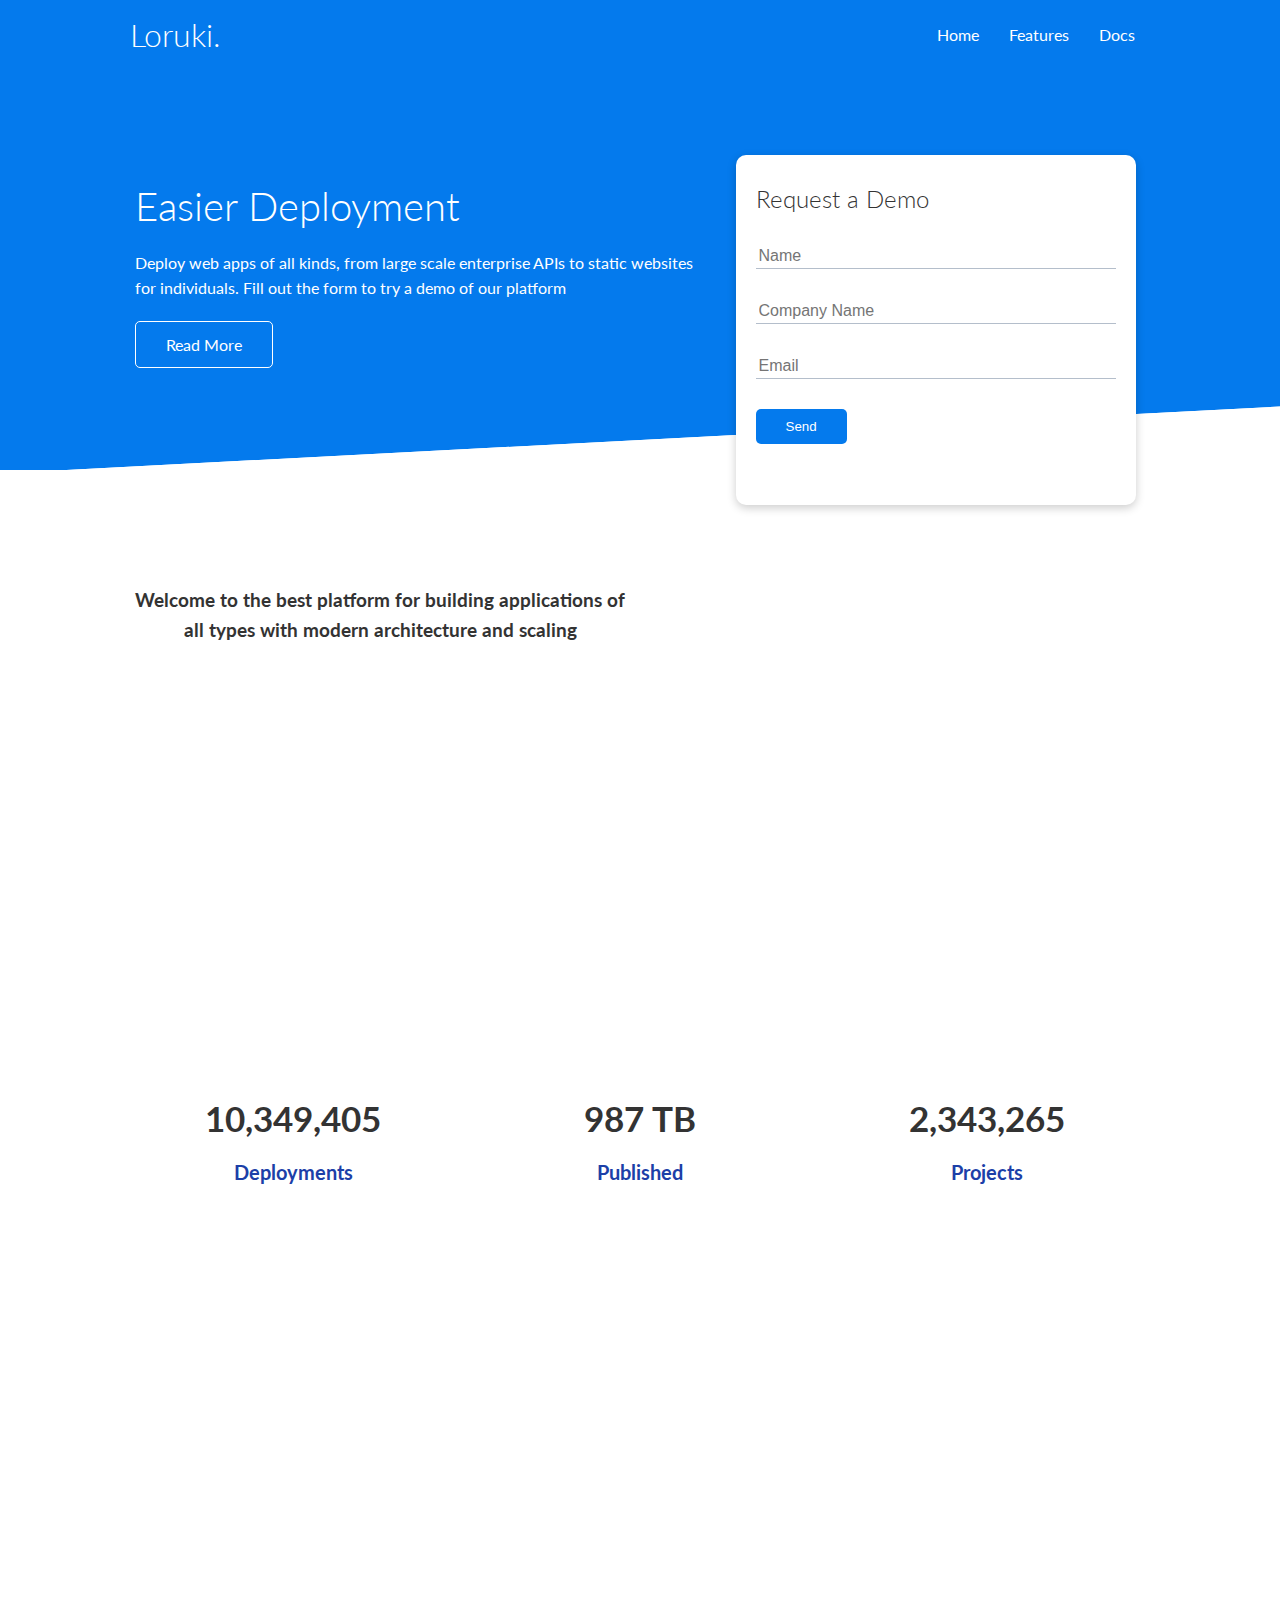
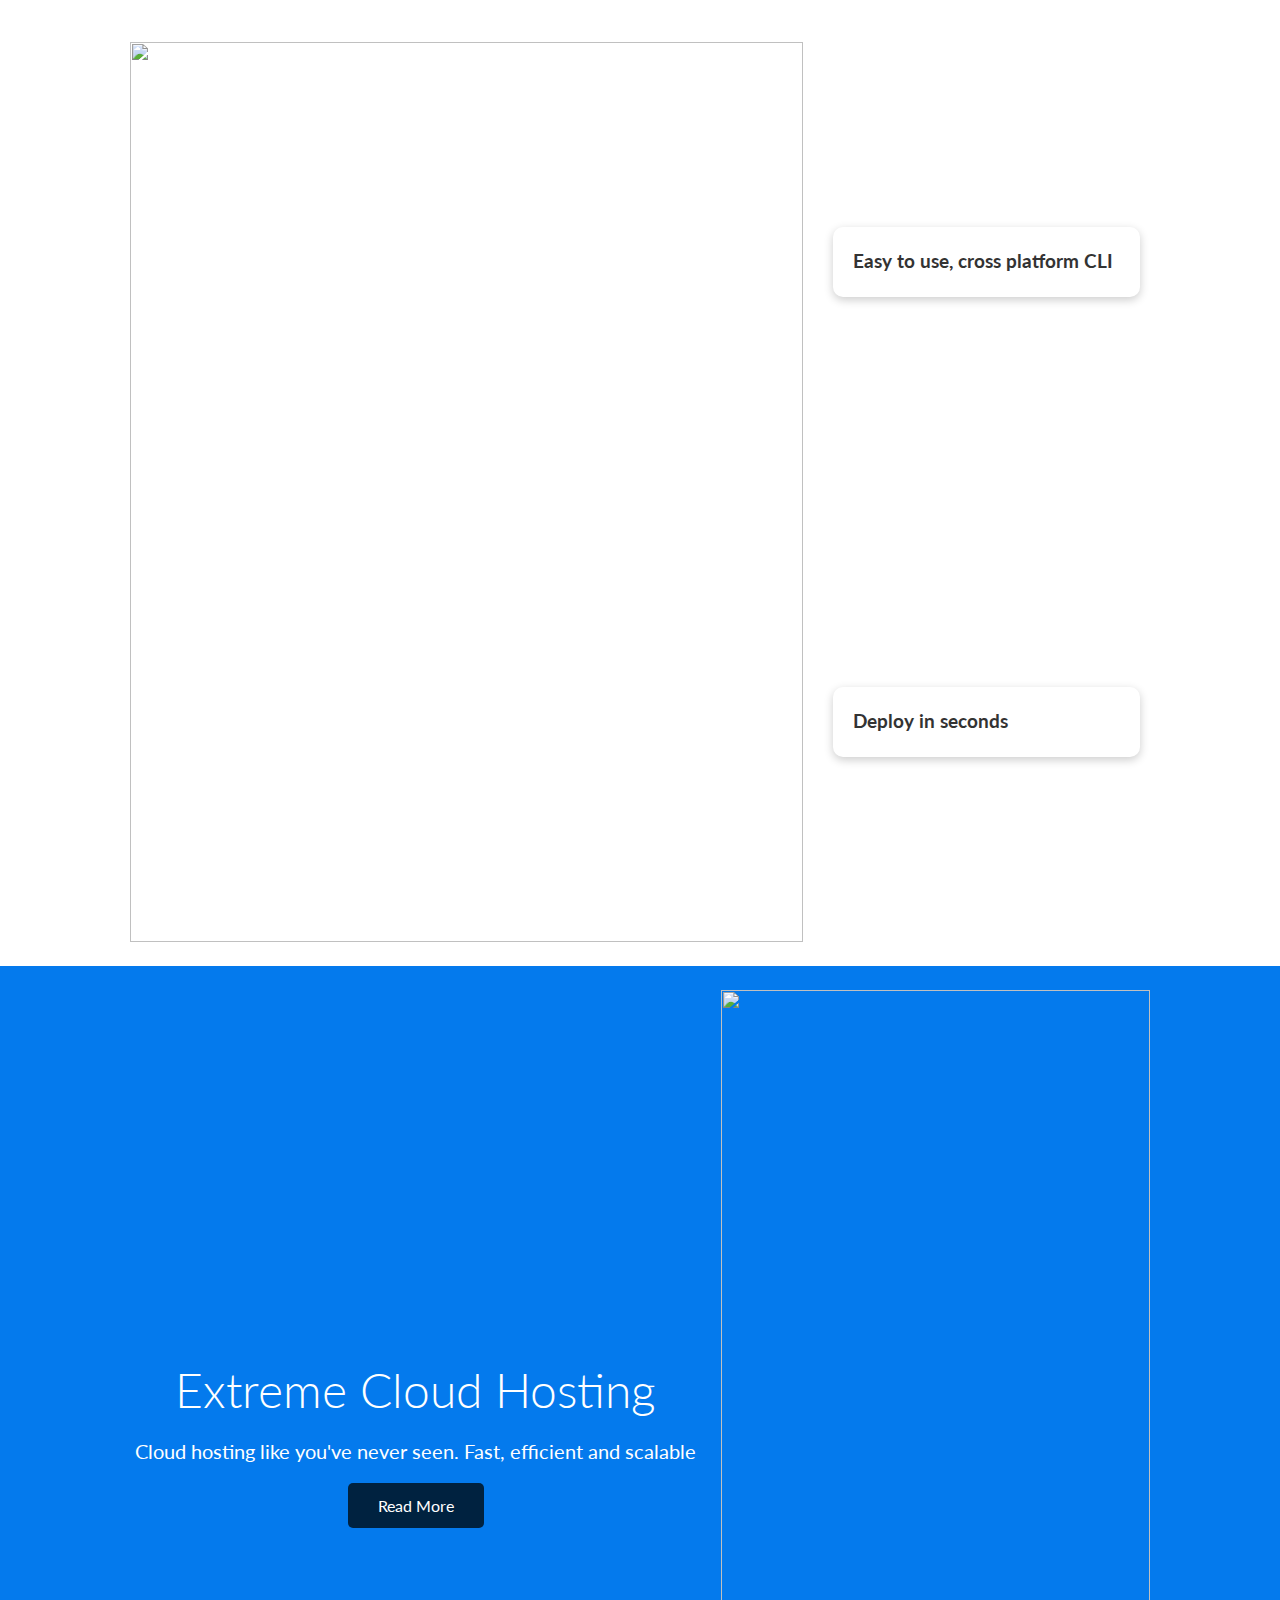
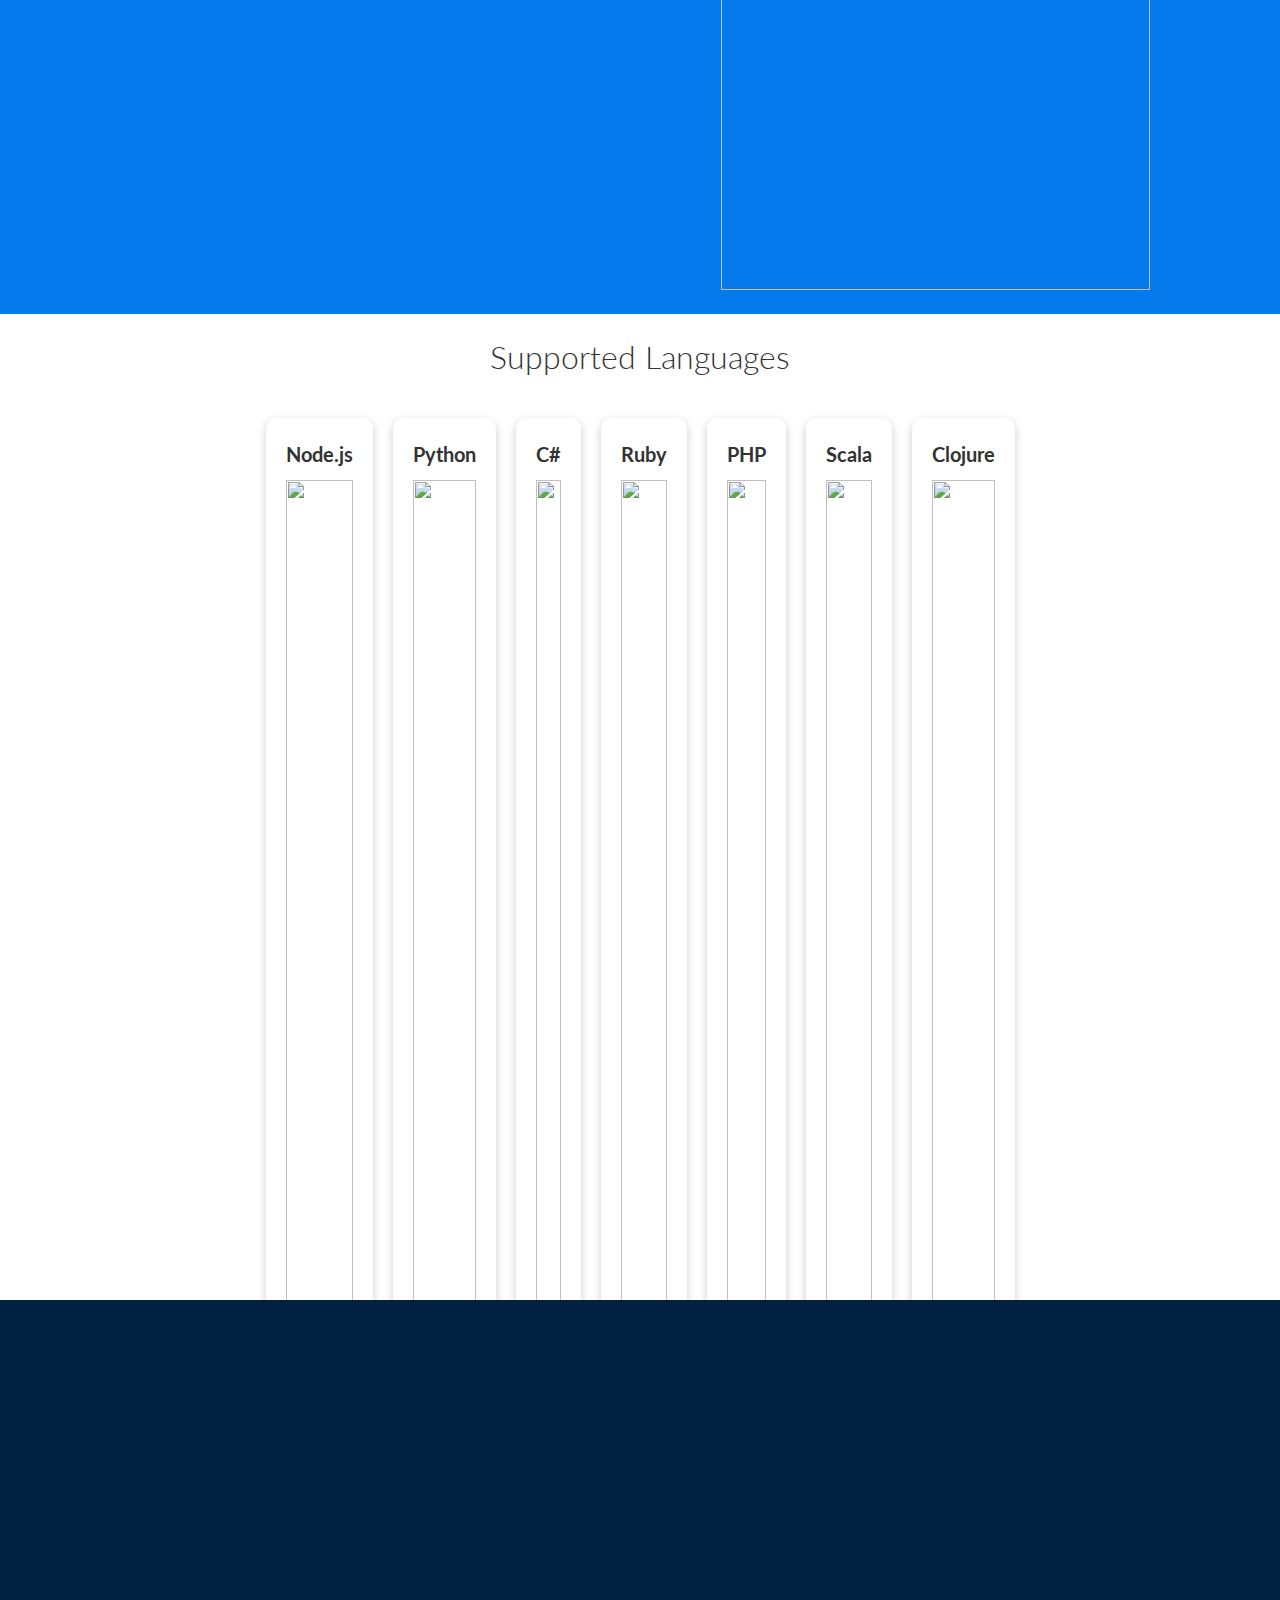
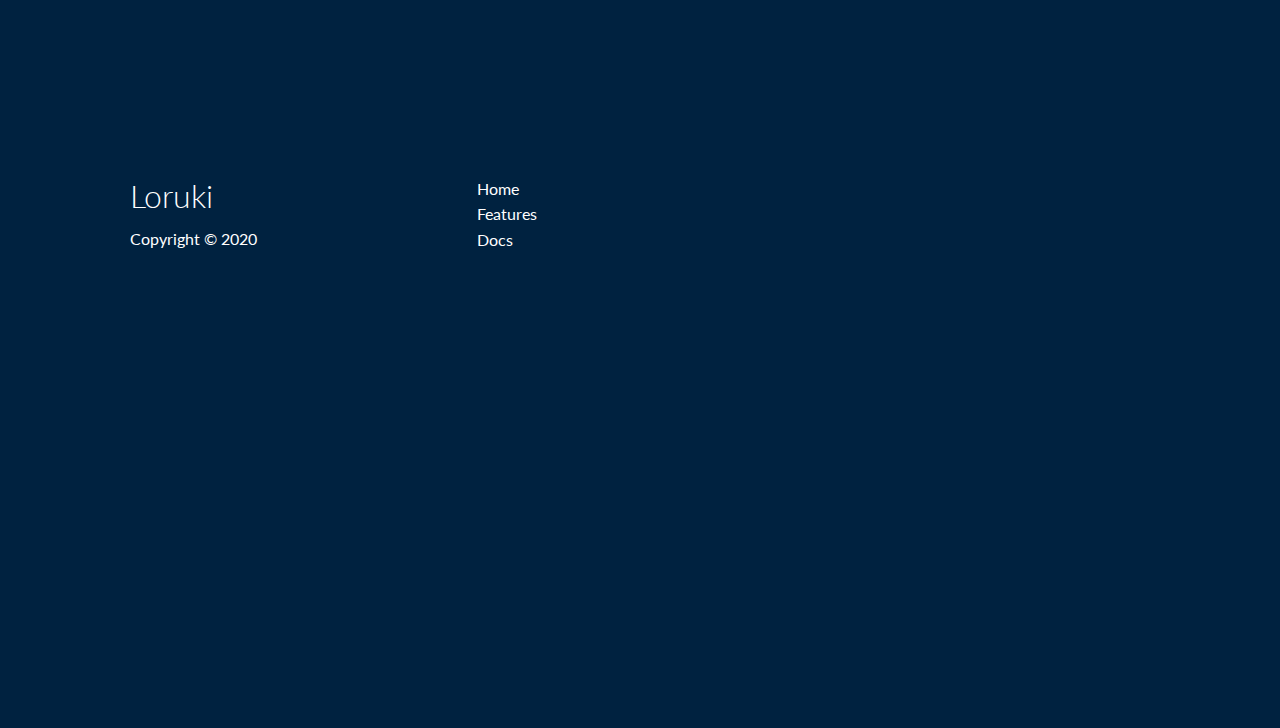
==== index.html @ 27d40509 "Add files via upload" ====
<html>
<head>
    <meta charset="UTF-8">
    <meta name="viewport" content="width=device-width, initial-scale=1.0">
    <link rel="stylesheet" href="https://cdnjs.cloudflare.com/ajax/libs/font-awesome/5.15.1/css/all.min.css" integrity="sha512-+4zCK9k+qNFUR5X+cKL9EIR+ZOhtIloNl9GIKS57V1MyNsYpYcUrUeQc9vNfzsWfV28IaLL3i96P9sdNyeRssA==" crossorigin="anonymous" />
    <link rel="stylesheet" href="project-3.css">
    <title>Loruki | Cloud Hosting For Everyone</title>
</head>
<body>
   
    <div class="navbar">
        <div class="container flex">
            <h1 class="logo">Loruki.</h1>
            <nav>
                <ul>
                    <li><a href="index.html">Home</a></li>
                    <li><a href="features.html">Features</a></li>
                    <li><a href="docs.html">Docs</a></li>
                </ul>
            </nav>
        </div>
    </div>
    
    <section class="showcase">
        <div class="container grid">
            <div class="showcase-text">
                <h1>Easier Deployment</h1>
                <p>Deploy web apps of all kinds, from large scale enterprise APIs to static websites for individuals. Fill out the form to try a demo of our platform</p>
                <a href="features.html" class="btn btn-outline">Read More</a>
            </div>

            <div class="showcase-form card">
                <h2>Request a Demo</h2>
                 
                 <form>
                    <div class="form-control">
                        <input type="text" name="name" placeholder="Name" required>
                    </div>
                    <div class="form-control">
                        <input type="text" name="company" placeholder="Company Name" required>
                    </div>
                    <div class="form-control">
                        <input type="email" name="email" placeholder="Email" required>
                    </div>
                    <input type="submit" value="Send" class="btn btn-primary">
                </form>
            </div>
        </div>
    </section>


    <section class="stats">
        <div class="container">
            <h3 class="stats-heading text-center my-1">
                Welcome to the best platform for building applications of all types with modern architecture and scaling
            </h3>

            <div class="grid grid-3 text-center my-4">
                <div>
                    <i class="fas fa-server fa-3x"></i>
                    <h3>10,349,405</h3>
                    <p class="text-secondary">Deployments</p>
                </div>
                <div>
                    <i class="fas fa-upload fa-3x"></i>
                    <h3>987 TB</h3>
                    <p class="text-secondary">Published</p>
                </div>
                <div>
                    <i class="fas fa-project-diagram fa-3x"></i>
                    <h3>2,343,265</h3>
                    <p class="text-secondary">Projects</p>
                </div>
            </div>
        </div>
    </section>

    <section class="cli">
        <div class="container grid">
            <img src="images/cli.png" alt="">
            <div class="card">
                <h3>Easy to use, cross platform CLI</h3>
            </div>
            <div class="card">
                <h3>Deploy in seconds</h3>
            </div>
        </div>
    </section>


    <section class="cloud bg-primary my-2 py-2">
        <div class="container grid">
            <div class="text-center">
                <h2 class="lg">Extreme Cloud Hosting</h2>
                <p class="lead my-1">Cloud hosting like you've never seen. Fast, efficient and scalable</p>
                <a href="features.html" class="btn btn-dark">Read More</a>
            </div>
            <img src="images/cloud.png" alt="">
        </div>
    </section>

    <section class="languages">
        <h2 class="md text-center my-2">
            Supported Languages
        </h2>
        <div class="container flex">
            <div class="card">
                <h4>Node.js</h4>
                <img src="images/logos/node.png" alt="">
            </div>
            <div class="card">
                <h4>Python</h4>
                <img src="images/logos/python.png" alt="">
              </div>
              <div class="card">
                <h4>C#</h4>
                <img src="images/logos/csharp.png" alt="">
              </div>
              <div class="card">
                <h4>Ruby</h4>
                <img src="images/logos/ruby.png" alt="">
              </div>
              <div class="card">
                <h4>PHP</h4>
                <img src="images/logos/php.png" alt="">
              </div>
              <div class="card">
                <h4>Scala</h4>
                <img src="images/logos/scala.png" alt="">
              </div>
              <div class="card">
                <h4>Clojure</h4>
                <img src="images/logos/clojure.png" alt="">
              </div>
        </div>
    </section>

    
    <footer class="footer bg-dark py-5">
        <div class="container grid grid-3">
            <div>
                <h1>Loruki
                </h1>
                <p>Copyright &copy; 2020</p>
            </div>
            <nav>
                <ul>
                    <li><a href="index.html">Home</a></li>
                    <li><a href="features.html">Features</a></li>
                    <li><a href="docs.html">Docs</a></li>
                </ul>
            </nav>
            <div class="social">
                <a href="#"><i class="fab fa-github fa-2x"></i></a>
                <a href="#"><i class="fab fa-facebook fa-2x"></i></a>
                <a href="#"><i class="fab fa-instagram fa-2x"></i></a>
                <a href="#"><i class="fab fa-twitter fa-2x"></i></a>
            </div>
        </div>
    </footer>
</body>
</html>
---- project-3.css ----
@import url('https://fonts.googleapis.com/css2?family=Lato:wght@300&display=swap');

:root {
  --primary-color: #047aed;
  --secondary-color: #1c3fa8;
  --dark-color: #002240;
  --light-color: #f4f4f4;
  --success-color: #5cb85c;
  --error-color: #d9534f;
}

* {
  box-sizing: border-box;
  padding: 0;
  margin: 0;
}

body {
  font-family: 'Lato', sans-serif;
  color: #333;
  line-height: 1.6;
}

ul {
  list-style-type: none;
}

a {
  text-decoration: none;
  color: #333;
}

.navbar {
  background-color: var(--primary-color);
  color: #fff;
  height: 70px;
}

.navbar ul {
  display: flex;
}

.navbar a {
  color: #fff;
  padding: 10px;
  margin: 0 5px;
}

.navbar a:hover {
  border-bottom: 2px #fff solid;
}

.navbar .flex {
  justify-content: space-between;
}

h1,
h2 {
  font-weight: 300;
  line-height: 1.2;
  margin: 10px 0;
}

p {
  margin: 10px 0;
}

img {
  width: 100%;
}

code,
pre {
  background: #333;
  color: #fff;
  padding: 10px;
}

.hidden {
  visibility: hidden;
  height: 0;
}



.showcase {
  height: 400px;
  background-color: var(--primary-color);
  color: #fff;
  position: relative;
}

.showcase h1 {
  font-size: 40px;
}

.showcase p {
  margin: 20px 0;
}

.showcase .grid {
  overflow: visible;
  grid-template-columns: 55% auto;
  gap: 30px;
}

.showcase-text {
  animation: slideInFromLeft 1s ease-in;
}

.showcase-form {
  position: relative;
  top: 60px;
  height: 350px;
  width: 400px;
  padding: 40px;
  z-index: 100;
  justify-self: flex-end;
  animation: slideInFromRight 1s ease-in;
}

.showcase-form .form-control {
  margin: 30px 0;
}

.showcase-form input[type='text'],
.showcase-form input[type='email'] {
  border: 0;
  border-bottom: 1px solid #b4becb;
  width: 100%;
  padding: 3px;
  font-size: 16px;
}

.showcase-form input:focus {
  outline: none;
}

.showcase::before,.showcase::after {
  content: '';
  position: absolute;
  height: 100px;
  bottom: -70px;
  right: 0;
  left: 0;
  background: #fff;
  transform: skewY(-3deg);
  -webkit-transform: skewY(-3deg);
  -moz-transform: skewY(-3deg);
  -ms-transform: skewY(-3deg);
}


.stats {
  padding-top: 100px;
  animation: slideInFromBottom 1s ease-in;
}

.stats-heading {
  max-width: 500px;
  margin: auto;
}

.stats .grid h3 {
  font-size: 35px;
}

.stats .grid p {
  font-size: 20px;
  font-weight: bold;
}


.cli .grid {
  grid-template-columns: repeat(3, 1fr);
  grid-template-rows: repeat(2, 1fr);
}

.cli .grid > *:first-child {
  grid-column: 1 / span 2;
  grid-row: 1 / span 2;
}


.cloud .grid {
  grid-template-columns: 4fr 3fr;
}



.languages .flex {
  flex-wrap: wrap;
}

.languages .card {
  text-align: center;
  margin: 18px 10px 40px;
  transition: transform 0.2s ease-in;
}

.languages .card h4 {
  font-size: 20px;
  margin-bottom: 10px;
}

.languages .card:hover {
  transform: translateY(-15px);
}

.features-head img,
.docs-head img {
  width: 200px;
  justify-self: flex-end;
}

.features-sub-head img {
  width: 300px;
  justify-self: flex-end;
}

.features-main .card > i {
  margin-right: 20px;
}

.features-main .grid {
  padding: 30px;
}

.features-main .grid > *:first-child {
  grid-column: 1 / span 3;
}

.features-main .grid > *:nth-child(2) {
  grid-column: 1 / span 2;
}

.docs-main h3 {
  margin: 20px 0;
}

.docs-main .grid {
  grid-template-columns: 1fr 2fr;
  align-items: flex-start;
}

.docs-main nav li {
  font-size: 17px;
  padding-bottom: 5px;
  margin-bottom: 5px;
  border-bottom: 1px #ccc solid;
}

.docs-main a:hover {
  font-weight: bold;
}

.footer .social a {
  margin: 0 10px;
}

@keyframes slideInFromLeft {
  0% {
    transform: translateX(-100%);
  }

  100% {
    transform: translateX(0);
  }
}

@keyframes slideInFromRight {
  0% {
    transform: translateX(100%);
  }

  100% {
    transform: translateX(0);
  }
}

@keyframes slideInFromTop {
  0% {
    transform: translateY(-100%);
  }

  100% {
    transform: translateX(0);
  }
}

@keyframes slideInFromBottom {
  0% {
    transform: translateY(100%);
  }

  100% {
    transform: translateX(0);
  }
}


@media (max-width: 768px) {
  .grid,
  .showcase .grid,
  .stats .grid,
  .cli .grid,
  .cloud .grid,
  .features-main .grid,
  .docs-main .grid {
    grid-template-columns: 1fr;
    grid-template-rows: 1fr;
  }

  .showcase {
    height: auto;
  }

  .showcase-text {
    text-align: center;
    margin-top: 40px;
    animation: slideInFromTop 1s ease-in;
  }

  .showcase-form {
    justify-self: center;
    margin: auto;
    animation: slideInFromBottom 1s ease-in;
  }

  .cli .grid > *:first-child {
    grid-column: 1;
    grid-row: 1;
  }

  .features-head,
  .features-sub-head,
  .docs-head {
    text-align: center;
  }

  .features-head img,
  .features-sub-head img,
  .docs-head img {
    justify-self: center;
  }

  .features-main .grid > *:first-child,
  .features-main .grid > *:nth-child(2) {
    grid-column: 1;
  }
}


@media (max-width: 500px) {
  .navbar {
    height: 110px;
  }

  .navbar .flex {
    flex-direction: column;
  }

  .navbar ul {
    padding: 10px;
    background-color: rgba(0, 0, 0, 0.1);
  }
  
  .showcase-form {
    width: 300px;
  }
}.container {
  max-width: 1100px;
  margin: 0 auto;
  overflow: auto;
  padding: 0 40px;
}

.card {
  background-color: #fff;
  color: #333;
  border-radius: 10px;
  box-shadow: 0 3px 10px rgba(0, 0, 0, 0.2);
  padding: 20px;
  margin: 10px;
}

.btn {
  display: inline-block;
  padding: 10px 30px;
  cursor: pointer;
  background: var(--primary-color);
  color: #fff;
  border: none;
  border-radius: 5px;
}

.btn-outline {
  background-color: transparent;
  border: 1px #fff solid;
}

.btn:hover {
  transform: scale(0.98);
}

.bg-primary,
.btn-primary {
  background-color: var(--primary-color);
  color: #fff;
}

.bg-secondary,
.btn-secondary {
  background-color: var(--secondary-color);
  color: #fff;
}

.bg-dark,
.btn-dark {
  background-color: var(--dark-color);
  color: #fff;
}

.bg-light,
.btn-light {
  background-color: var(--light-color);
  color: #333;
}

.bg-primary a,
.btn-primary a,
.bg-secondary a,
.btn-secondary a,
.bg-dark a,
.btn-dark a {
  color: #fff;
}

.text-primary {
  color: var(--primary-color);
}

.text-secondary {
  color: var(--secondary-color);
}

.text-dark {
  color: var(--dark-color);
}

.text-light {
  color: var(--light-color);
}

.lead {
  font-size: 20px;
}

.sm {
  font-size: 1rem;
}

.md {
  font-size: 2rem;
}

.lg {
  font-size: 3rem;
}

.xl {
  font-size: 4rem;
}

.text-center {
  text-align: center;
}

.alert {
  background-color: var(--light-color);
  padding: 10px 20px;
  font-weight: bold;
  margin: 15px 0;
}

.alert i {
  margin-right: 10px;
}

.alert-success {
  background-color: var(--success-color);
  color: #fff;
}

.alert-error {
  background-color: var(--error-color);
  color: #fff;
}

.flex {
  display: flex;
  justify-content: center;
  align-items: center;
  height: 100%;
}

.grid {
  display: grid;
  grid-template-columns: repeat(2, 1fr);
  gap: 20px;
  justify-content: center;
  align-items: center;
  height: 100%;
}

.grid-3 {
  grid-template-columns: repeat(3, 1fr);
}

.my-1 {
  margin: 1rem 0;
}

.my-2 {
  margin: 1.5rem 0;
}

.my-3 {
  margin: 2rem 0;
}

.my-4 {
  margin: 3rem 0;
}

.my-5 {
  margin: 4rem 0;
}

.m-1 {
  margin: 1rem;
}

.m-2 {
  margin: 1.5rem;
}

.m-3 {
  margin: 2rem;
}

.m-4 {
  margin: 3rem;
}

.m-5 {
  margin: 4rem;
}

.py-1 {
  padding: 1rem 0;
}

.py-2 {
  padding: 1.5rem 0;
}

.py-3 {
  padding: 2rem 0;
}

.py-4 {
  padding: 3rem 0;
}

.py-5 {
  padding: 4rem 0;
}

.p-1 {
  padding: 1rem;
}

.p-2 {
  padding: 1.5rem;
}

.p-3 {
  padding: 2rem;
}

.p-4 {
  padding: 3rem;
}

.p-5 {
  padding: 4rem;
}
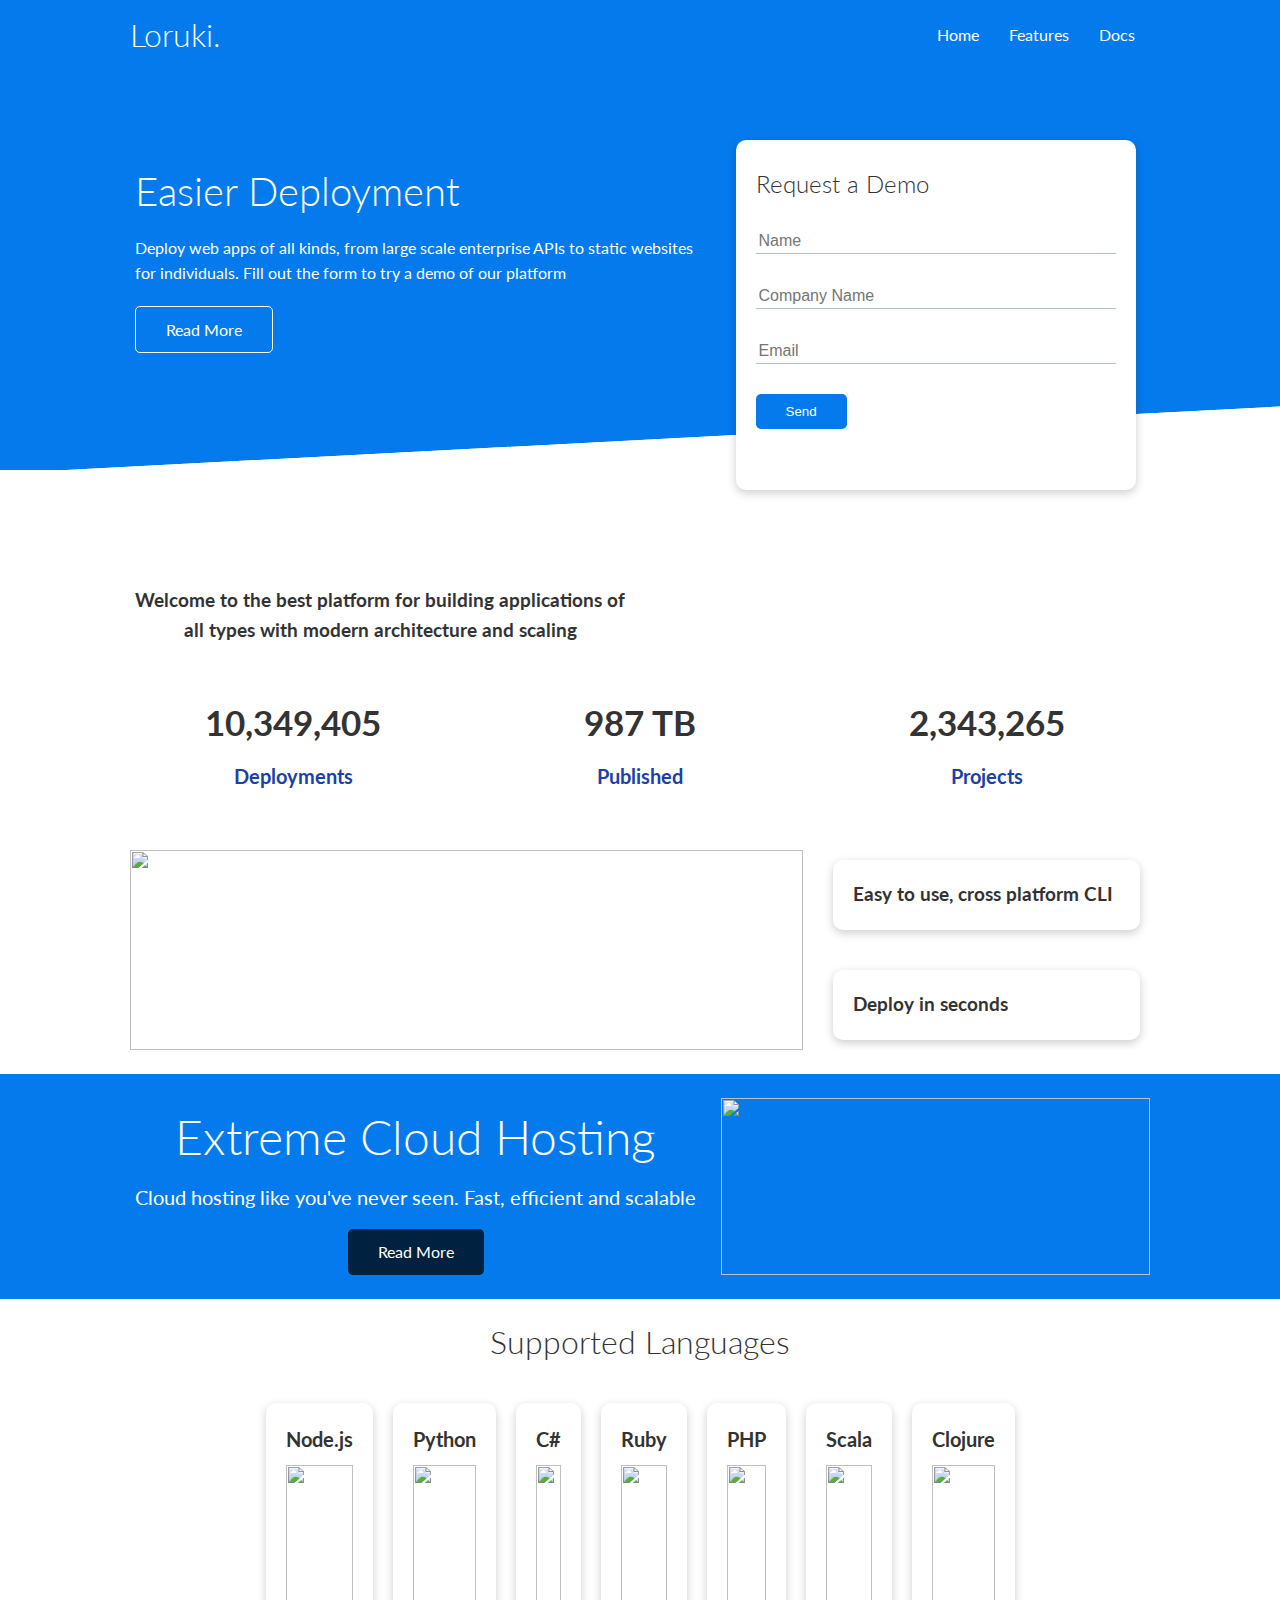
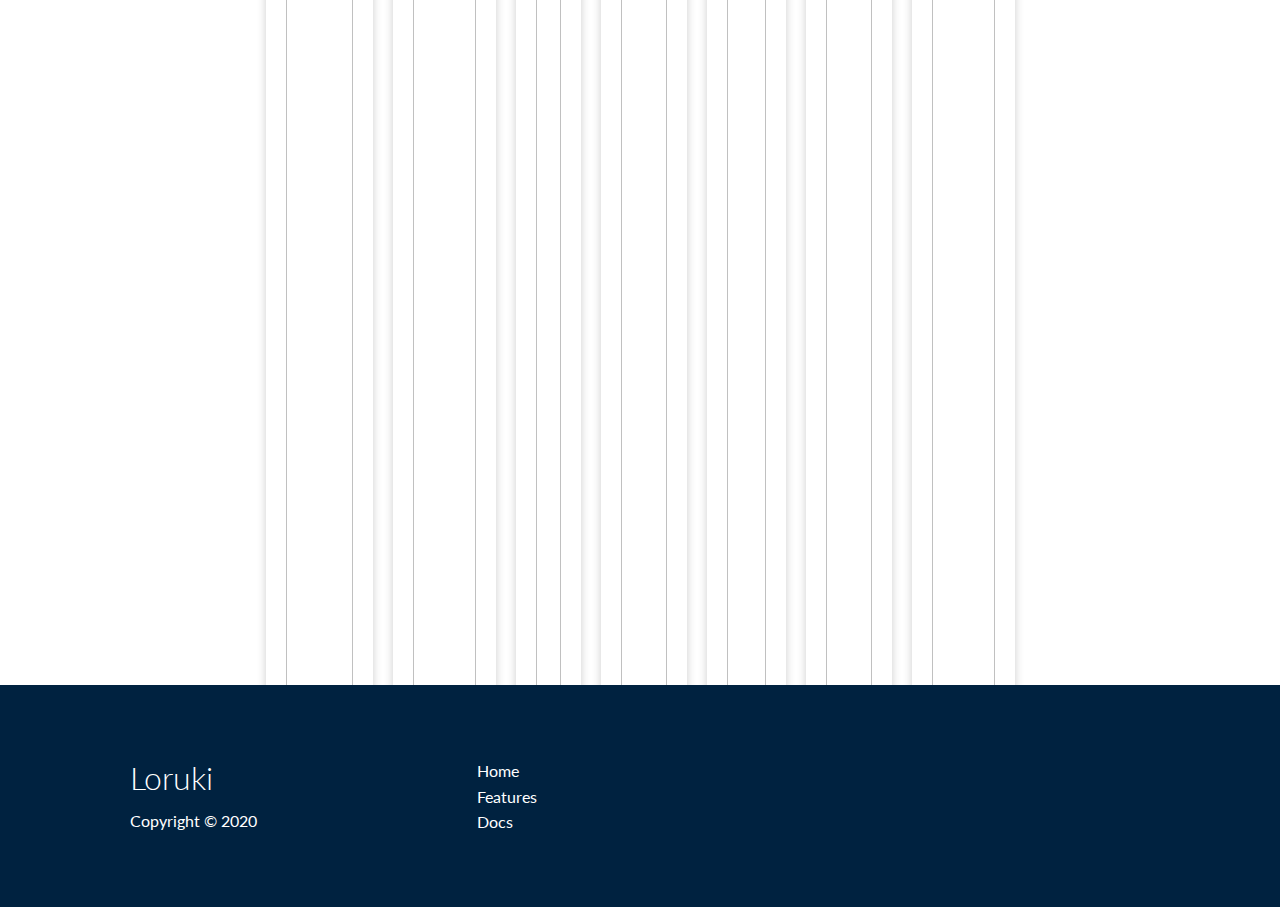
==== commit 6adc8199: "Add files via upload" ====
--- a/index.html
+++ b/index.html
@@ -77,7 +77,7 @@
 
     <section class="cli">
         <div class="container grid">
-            <img src="images/cli.png" alt="">
+            <img src="https://raw.githubusercontent.com/snehadave25/project-1/main/cli.png" alt="">
             <div class="card">
                 <h3>Easy to use, cross platform CLI</h3>
             </div>
@@ -95,7 +95,7 @@
                 <p class="lead my-1">Cloud hosting like you've never seen. Fast, efficient and scalable</p>
                 <a href="features.html" class="btn btn-dark">Read More</a>
             </div>
-            <img src="images/cloud.png" alt="">
+            <img src="https://raw.githubusercontent.com/snehadave25/project-1/main/cloud.png" alt="">
         </div>
     </section>
 
@@ -106,31 +106,31 @@
         <div class="container flex">
             <div class="card">
                 <h4>Node.js</h4>
-                <img src="images/logos/node.png" alt="">
+                <img src="https://raw.githubusercontent.com/snehadave25/project-1/main/node.png" alt="">
             </div>
             <div class="card">
                 <h4>Python</h4>
-                <img src="images/logos/python.png" alt="">
+                <img src="https://raw.githubusercontent.com/snehadave25/project-1/main/python.png" alt="">
               </div>
               <div class="card">
                 <h4>C#</h4>
-                <img src="images/logos/csharp.png" alt="">
+                <img src="https://raw.githubusercontent.com/snehadave25/project-1/main/csharp.png" alt="">
               </div>
               <div class="card">
                 <h4>Ruby</h4>
-                <img src="images/logos/ruby.png" alt="">
+                <img src="https://raw.githubusercontent.com/snehadave25/project-1/main/ruby.png" alt="">
               </div>
               <div class="card">
                 <h4>PHP</h4>
-                <img src="images/logos/php.png" alt="">
+                <img src="https://raw.githubusercontent.com/snehadave25/project-1/main/php.png" alt="">
               </div>
               <div class="card">
                 <h4>Scala</h4>
-                <img src="images/logos/scala.png" alt="">
+                <img src="https://raw.githubusercontent.com/snehadave25/project-1/main/scala.png" alt="">
               </div>
               <div class="card">
                 <h4>Clojure</h4>
-                <img src="images/logos/clojure.png" alt="">
+                <img src="https://raw.githubusercontent.com/snehadave25/project-1/main/clojure.png" alt="">
               </div>
         </div>
     </section>
--- a/project-3.css
+++ b/project-3.css
@@ -510,7 +510,7 @@
   gap: 20px;
   justify-content: center;
   align-items: center;
-  height: 100%;
+  
 }
 
 .grid-3 {
